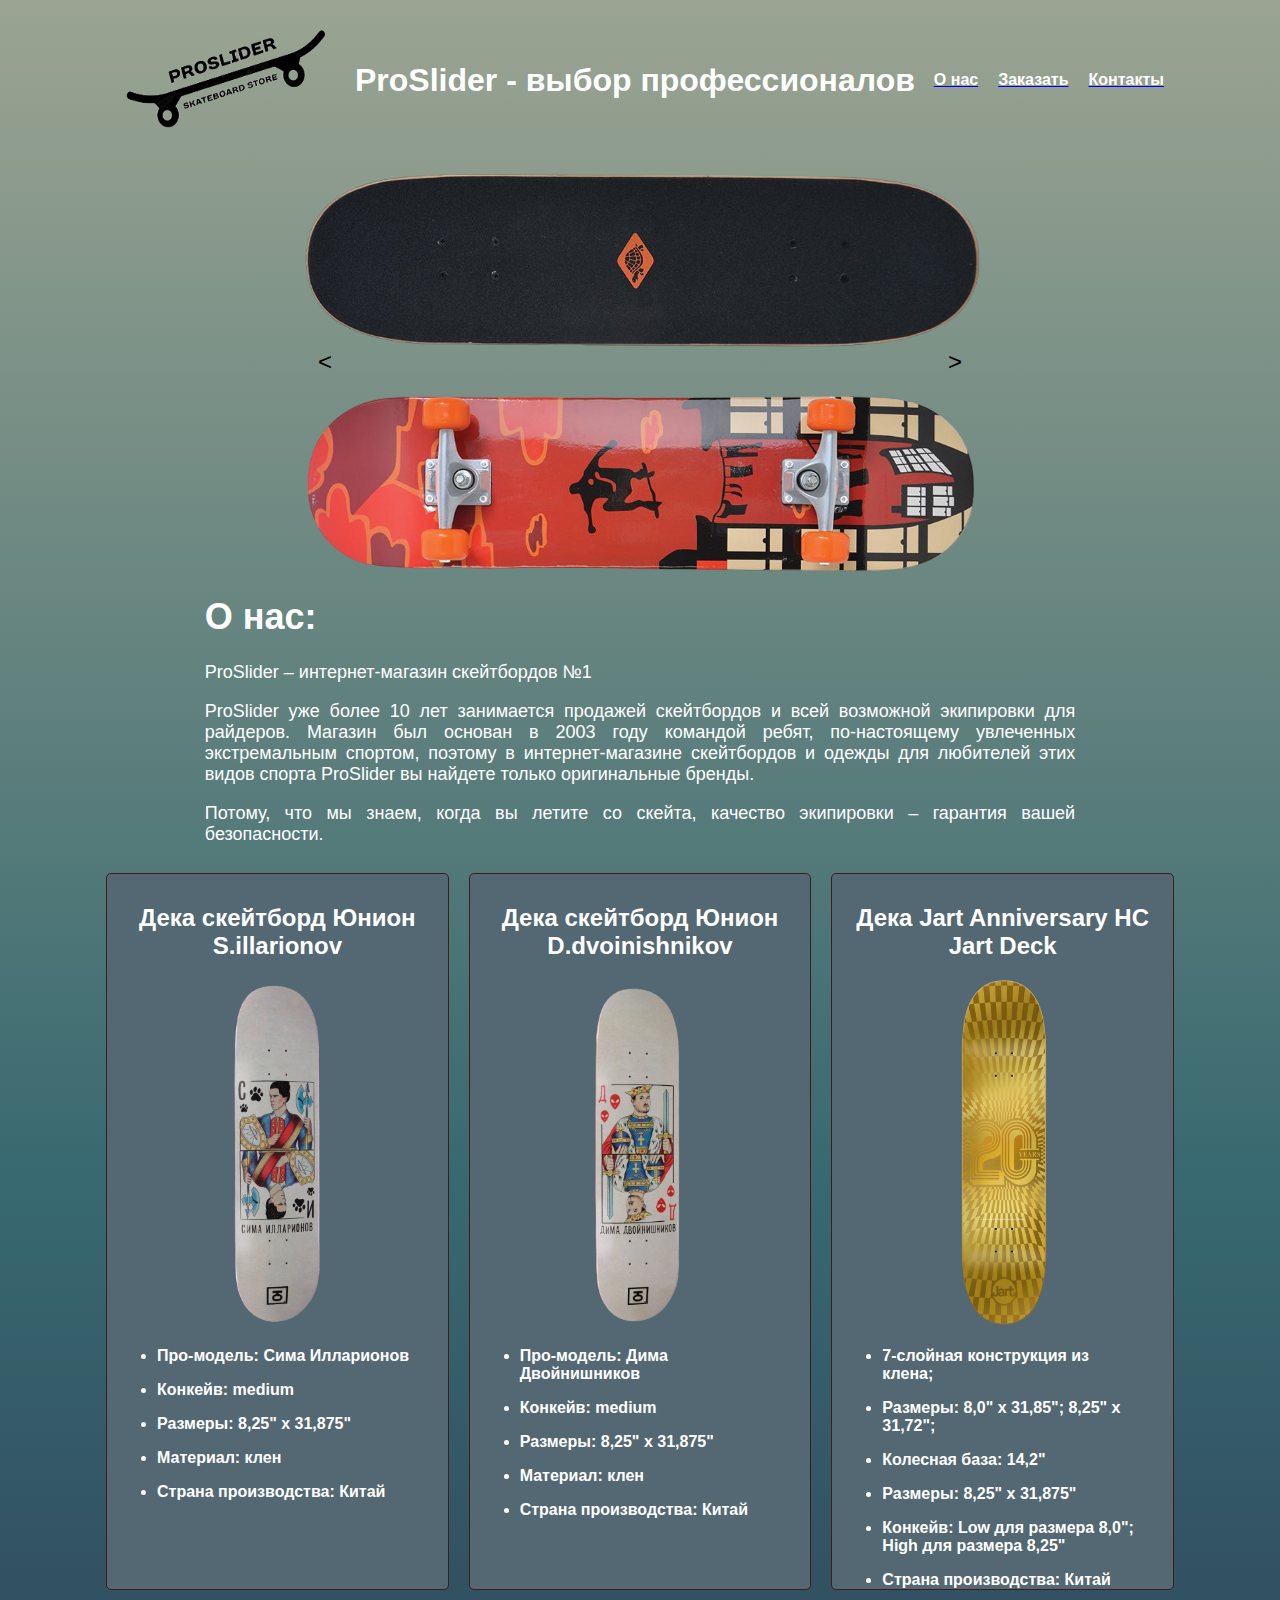
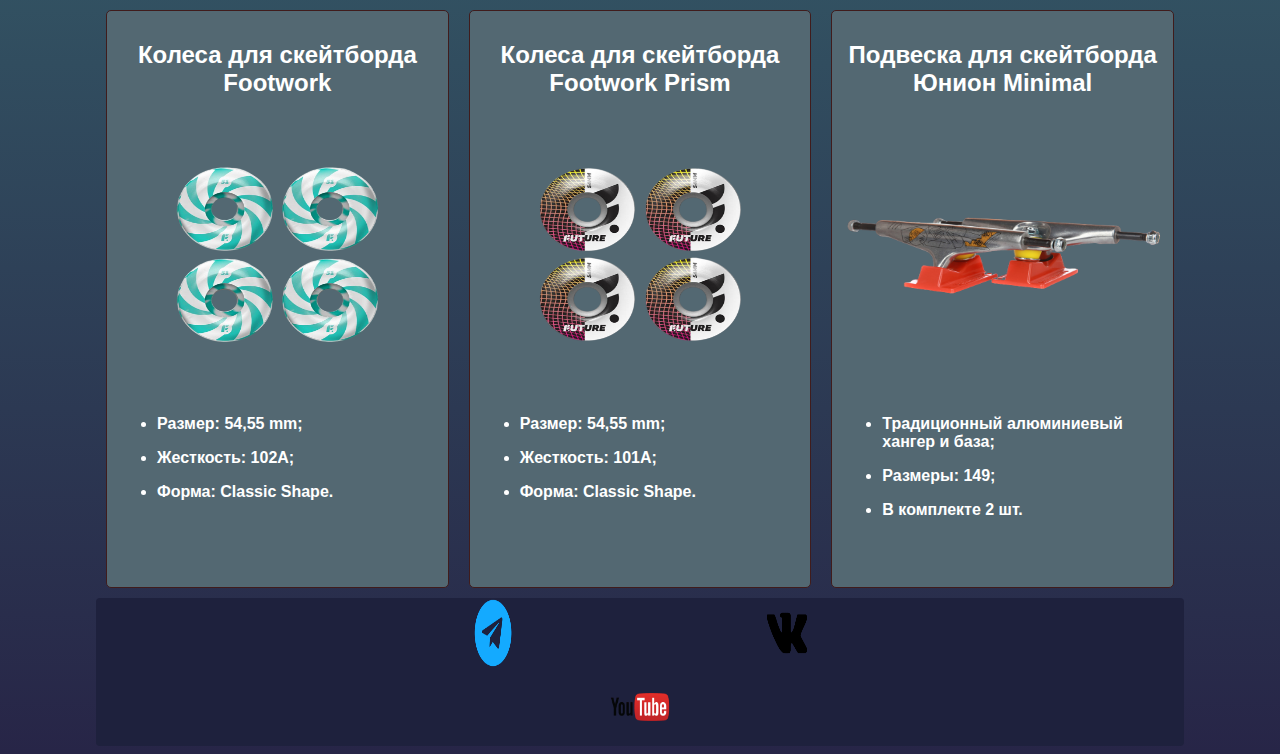
==== index.html @ 0e04a073 "Add files via upload" ====
<!DOCTYPE html>
<html lang="ru">
<head>
    <meta charset="UTF-8">
    <meta name="viewport" content="width=device-width, initial-scale=1.0">
    <title>Магазин Скейтбордов</title>
    <link rel="stylesheet" href="css/style.css">
    <link href="https://fonts.cdnfonts.com/css/gilroy-bold" rel="stylesheet">
</head>
<body>
  <header>
    <div class="logo">
        <img src="img/logo-old.png">
    </div>
    <h1 class="sait-nazvanie">ProSlider - выбор профессионалов</h1>
        <ul>
            <li><a href="https://clck.ru/36wmks"><p>О нас</p></a></li>
            <li><a href="https://clck.ru/36wmhY"><p>Заказать</p></a></li>
            <li><a href="https://clck.ru/36wmgb"><p>Контакты</p></a></li>
        </ul>
  </header>  
   <div class="slider-container">
      <div class="slider">
        <img src="img/slaid1.png" alt="крутой скейт 1">
        <img src="img/slaid2.png" alt="крутой скейт 2">
        <img src="img/slaid3.png" alt="крутой скейт 3">
        <img src="img/slaid4.png" alt="крутой скейт 4">
      </div>
      <button class="prev-button" type="button" aria-label="Посмотреть предыдущий слайд">&lt;</button>
      <button class="next-button" type="button" aria-label="Посмотреть следующий слайд">&gt;</button>
    </div>
  <script src="js/script.js"></script> 
    <section id="section1">
      <div class="osnovnoi-text">
        <h1>О нас:</h1>
        <p>ProSlider – интернет-магазин скейтбордов №1</p>
        <p>ProSlider уже более 10 лет занимается продажей  скейтбордов и всей возможной экипировки для райдеров. Магазин был основан в 2003 году командой ребят, по-настоящему увлеченных экстремальным спортом, поэтому в интернет-магазине скейтбордов и одежды для любителей этих видов спорта ProSlider вы найдете только оригинальные бренды.</p>
        <p>Потому, что мы знаем, когда вы летите со скейта, качество экипировки – гарантия вашей безопасности.</p>
      </div>

    </section>


    <section id="section2">
      
      <div class="vse-bloki-tovarov">
        <div class="blok-tovara">
            <h2 class="opisanie-zagolovka">Дека скейтборд Юнион S.illarionov</h2>
            <img src="img/skeit1.png" class="piktures">
          <ul class="opisanie">
            <li><p>Про-модель: Сима Илларионов</p></li>
            <li><p>Конкейв: medium</p></li>
            <li><p>Размеры: 8,25" x 31,875"</p></li>
            <li><p>Материал: клен</p></li>
            <li><p>Страна производства: Китай</p></li>
        </ul>
        </div>
        <div class="blok-tovara">
            <h2 class="opisanie-zagolovka">Дека скейтборд Юнион D.dvoinishnikov</h2>
            <img src="img/skeit2.png" class="piktures">
          <ul class="opisanie">
            <li><p>Про-модель: Дима Двойнишников</p></li>
            <li><p>Конкейв: medium</p></li>
            <li><p>Размеры: 8,25" x 31,875"</p></li>
            <li><p>Материал: клен</p></li>
            <li><p>Страна производства: Китай</p></li>
        </ul>
        </div>

        <div class="blok-tovara">
            <h2 class="opisanie-zagolovka">Дека Jart Anniversary HC Jart Deck</h2>
            <img src="img/skeit3.png" class="piktures">
          <ul class="opisanie">
            <li><p>7-слойная конструкция из клена;</p></li>
            <li><p>Размеры: 8,0" x 31,85"; 8,25" x 31,72";</p></li>
            <li><p>Колесная база: 14,2"</p></li>
            <li><p>Размеры: 8,25" x 31,875"</p></li>
            <li><p>Конкейв: Low для размера 8,0"; High для размера 8,25"</p></li>
            <li><p>Страна производства: Китай</p></li>
        </ul>
        </div>

      </div>

    <div class="vse-bloki-tovarov">
        <div class="blok-tovara">
            <h2 class="opisanie-zagolovka">Колеса для скейтборда Footwork</h2>
            <img src="img/kolesa1.png" class="piktures">
          <ul class="opisanie">
            <li><p>Размер: 54,55 mm;</p></li>
          <li><p>Жесткость: 102A;</p></li>
            <li><p>Форма: Classic Shape.</p></li>
        </ul>
        </div>

        <div class="blok-tovara">
            <h2 class="opisanie-zagolovka">Колеса для скейтборда Footwork Prism</h2>
            <img src="img/kolesa2.png" class="piktures">
          <ul class="opisanie">
            <li><p>Размер: 54,55 mm;</p></li>
            <li><p>Жесткость: 101A;</p></li>
            <li><p>Форма: Classic Shape.</p></li>
        </ul>
        </div>

        <div class="blok-tovara">
            <h2 class="opisanie-zagolovka">Подвеска для скейтборда Юнион Minimal</h2>
            <img src="img/podveska1.png" class="piktures">
          <ul class="opisanie">
            <li><p>Традиционный алюминиевый хангер и база;</p></li>
            <li><p>Размеры: 149;</p></li>
            <li><p>В комплекте 2 шт.</p></li>
        </ul>
        </div>
    </div>
</section>
</body>
<footer style="width: 100%;">
  <div class="moi-kontakti">
    <a href="https://clck.ru/SkwGZ" class="moi-kontakti"><img src="img/telegram-logo.png"></a>
    <a href="https://clck.ru/36wgPo" class="moi-kontakti"><img src="img/vk-logo.png"></a>
    <a href="https://clck.ru/Vmr3g" class="moi-kontakti"><img src="img/youtube-logo.png"></a>
  </div>
  
</footer>


</html>
---- css/style.css ----
/*НАстройка основ страницы */
header {
 font-family: 'Gilroy-Bold', sans-serif;
  color: #fff;
  padding: 20px 0;
  display: flex;
  justify-content: space-between;
  align-items: center;
}

.logo img {
  width: 200px;
  height: 100px;
  margin-left: 30px;
  margin-right: 10px;
}

hr {
  border: none;
  border-top: 1px solid #fff;
  margin: 0 20px;
  height: 1px;
  flex-grow: 1;
}

header ul {
  list-style-type: none;
  margin: 0;
  padding: 0;
  display: flex;
}

li { margin-right: 20px; }

li p {
  text-decoration: none;
  color: white;
  font-weight: bold;
  transition: color 0.3s;
}

/*НАстройка чисто боди страницы */
body {
  background: linear-gradient(#9BA492, #386970, #272547);
  width: 85%; 
  margin-left:auto; 
  margin-right:auto;
}

/* НАстройка названия сайта */
.sait-nazvanie {
  text-align: right;
  color: white;
}

/* НАстройка слайдера */
.page-title {
  text-align: center;
}

.slider-container {
  position: relative;
  width: 700px;
  height: 420px;
  margin: 0 auto;
  overflow: hidden;
}

.slider {
  display: flex;
  transition: transform 0.5s ease-in-out;
}

.slider img {
  width: 100%;
  height: 100%;
  object-fit: cover;
}

.prev-button,
.next-button {
  position: absolute;
  top: 50%;
  transform: translateY(-50%);
  width: 50px;
  height: 50px;
  background-color: transparent;
  border: none;
  font-size: 24px;
  color: black;
}

.prev-button {
  left: 10px;
}

.next-button {
  right: 10px;
}

/* НАстройка текста о нас */
.osnovnoi-text{
  font-family: 'Gilroy-Medium', sans-serif;
  color: #fff;
  width:80%;
  font-size:18px;
  text-align:justify;                                        
  margin-left:auto; 
  margin-right:auto;  
}

/* НАстройки для блоков с товарами */
.vse-bloki-tovarov {
  display: flex; 
  justify-content: space-between; 
  color: #fff;
}

.piktures {
  width: 100%;
  height: 50%;
}

/* НАстройки для текста описания товаров */
.opisanie-zagolovka {
  font-family: 'Gilroy-Light', sans-serif;
  text-align:center;
}

.opisanie {
  font-family: 'Gilroy-Light', sans-serif;
}


/* Стили для каждой колонки */
.blok-tovara {
  flex: 1; 
  margin: 10px; 
  padding: 10px; 
  border: 1px solid #401C1C;
  border-radius: 5px;
  background: #536872;
}

/* Стили контактов */
footer {
  background-color: #1E213D;
  text-align: center;
  width:100%;
  border-radius: 4px;
}

.moi-kontakti {
  display: inline-block;
  margin-right: 110px;
  margin-left: 110px;
}
.moi-kontakti img{
  width: 70px;
  height: 70px;
}
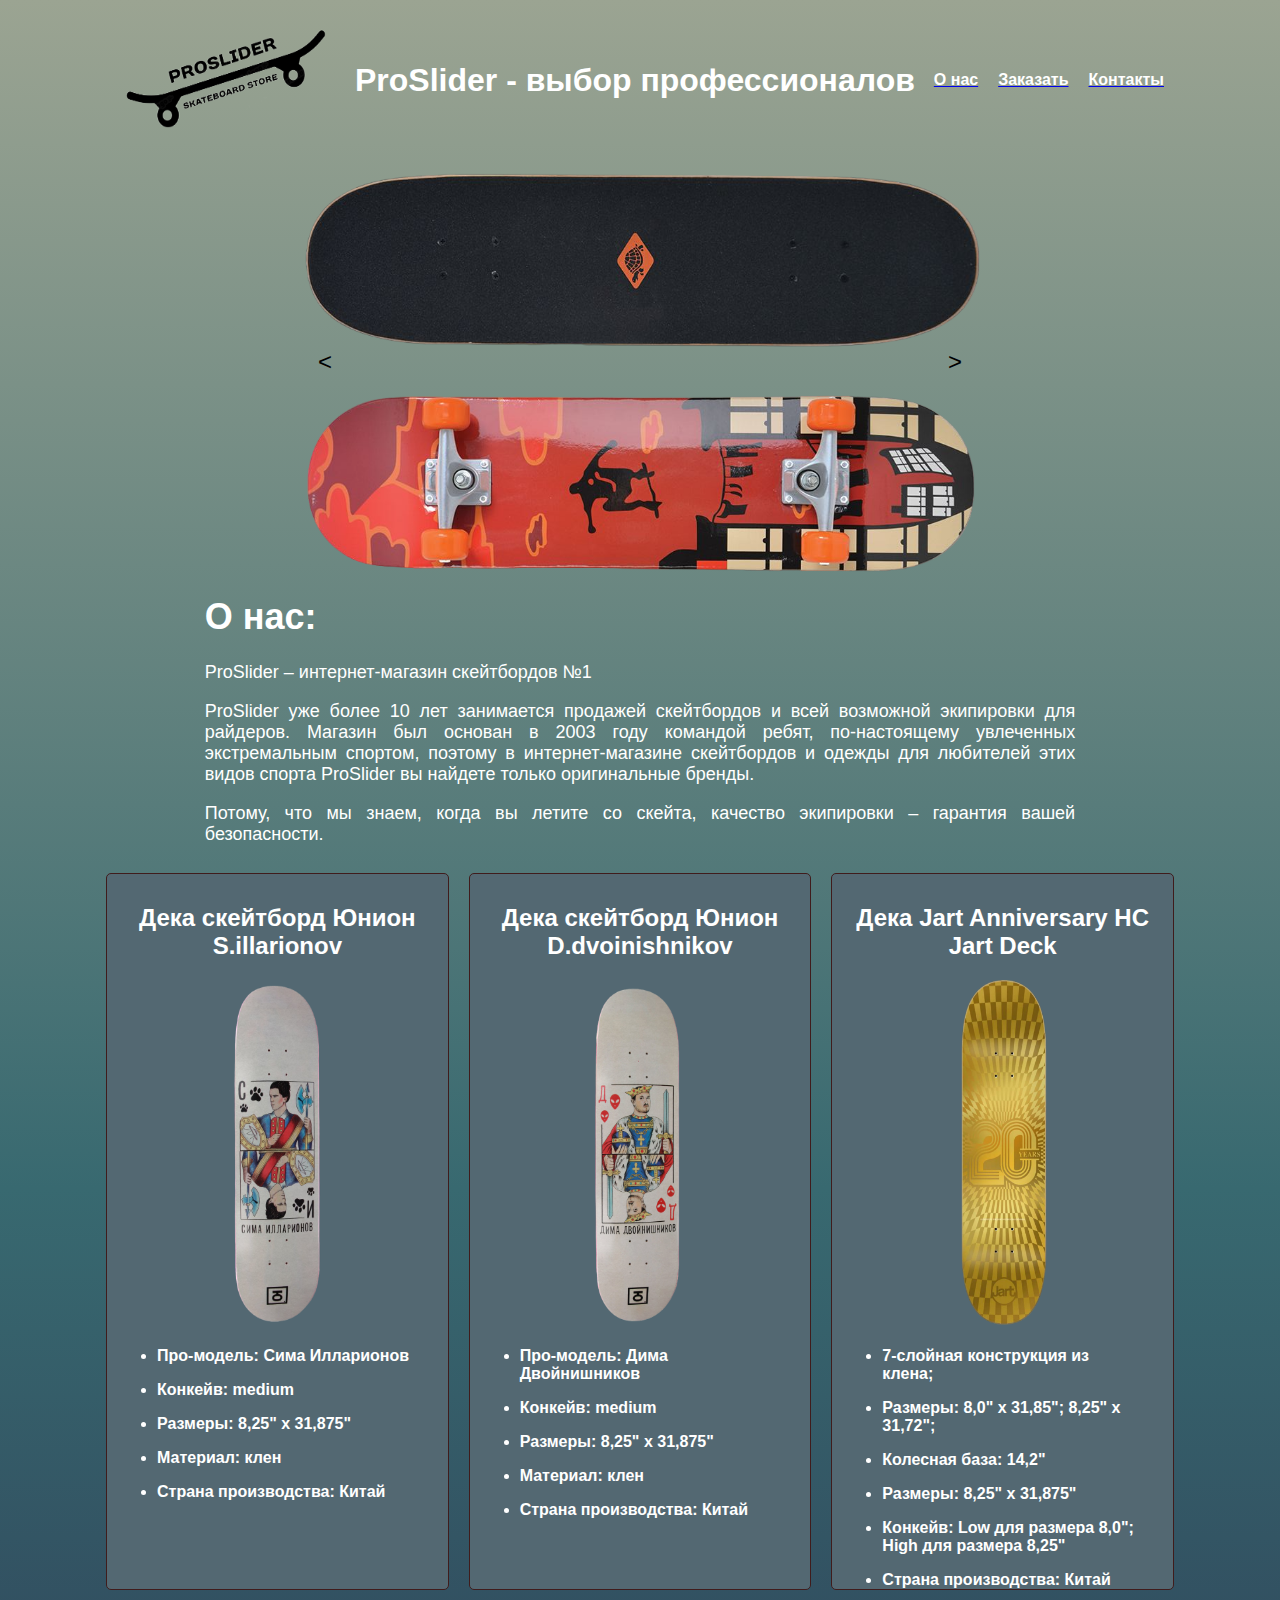
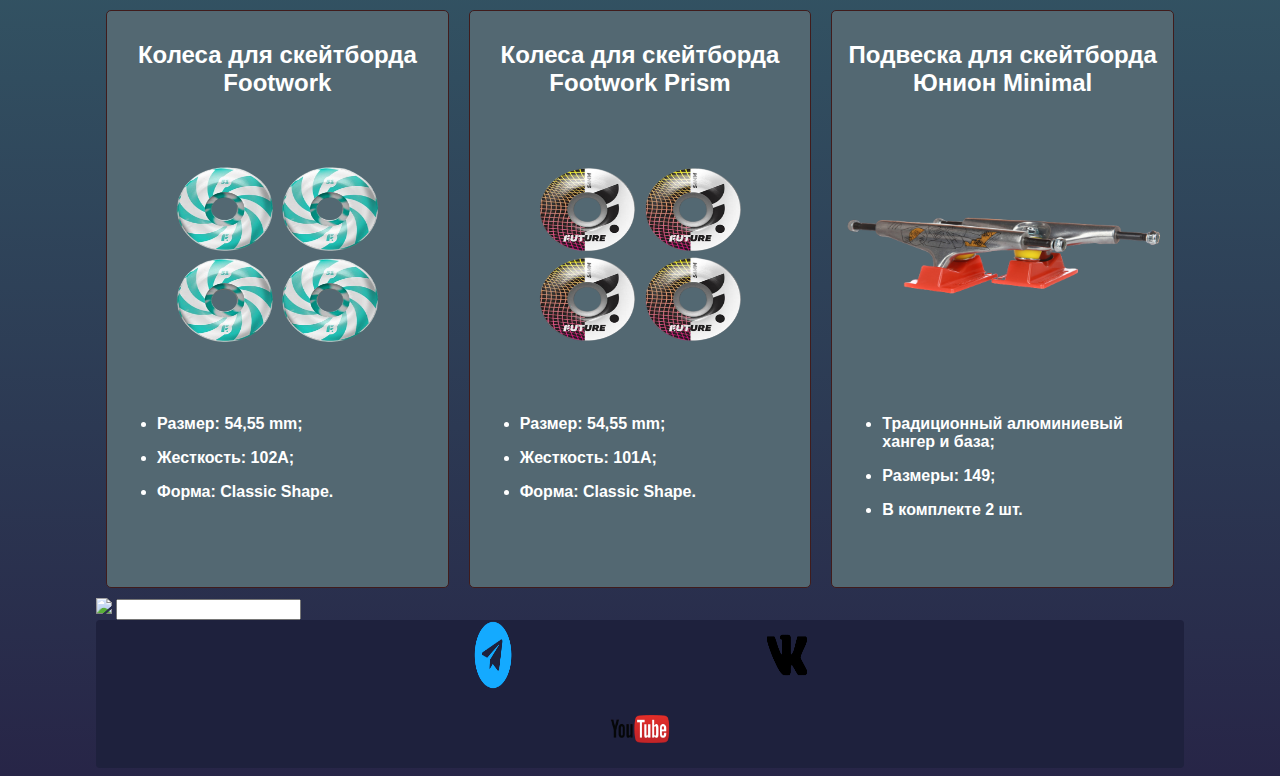
==== commit 6dc871c8: "Update and rename index.php to index.html" ====
--- a/index.html
+++ b/index.html
@@ -114,6 +114,8 @@
         </div>
     </div>
 </section>
+  <img src = "captcha.php" />
+<input type = "text" name = "kapcha" />  
 </body>
 <footer style="width: 100%;">
   <div class="moi-kontakti">
@@ -125,4 +127,4 @@
 </footer>
 
 
-</html>+</html>
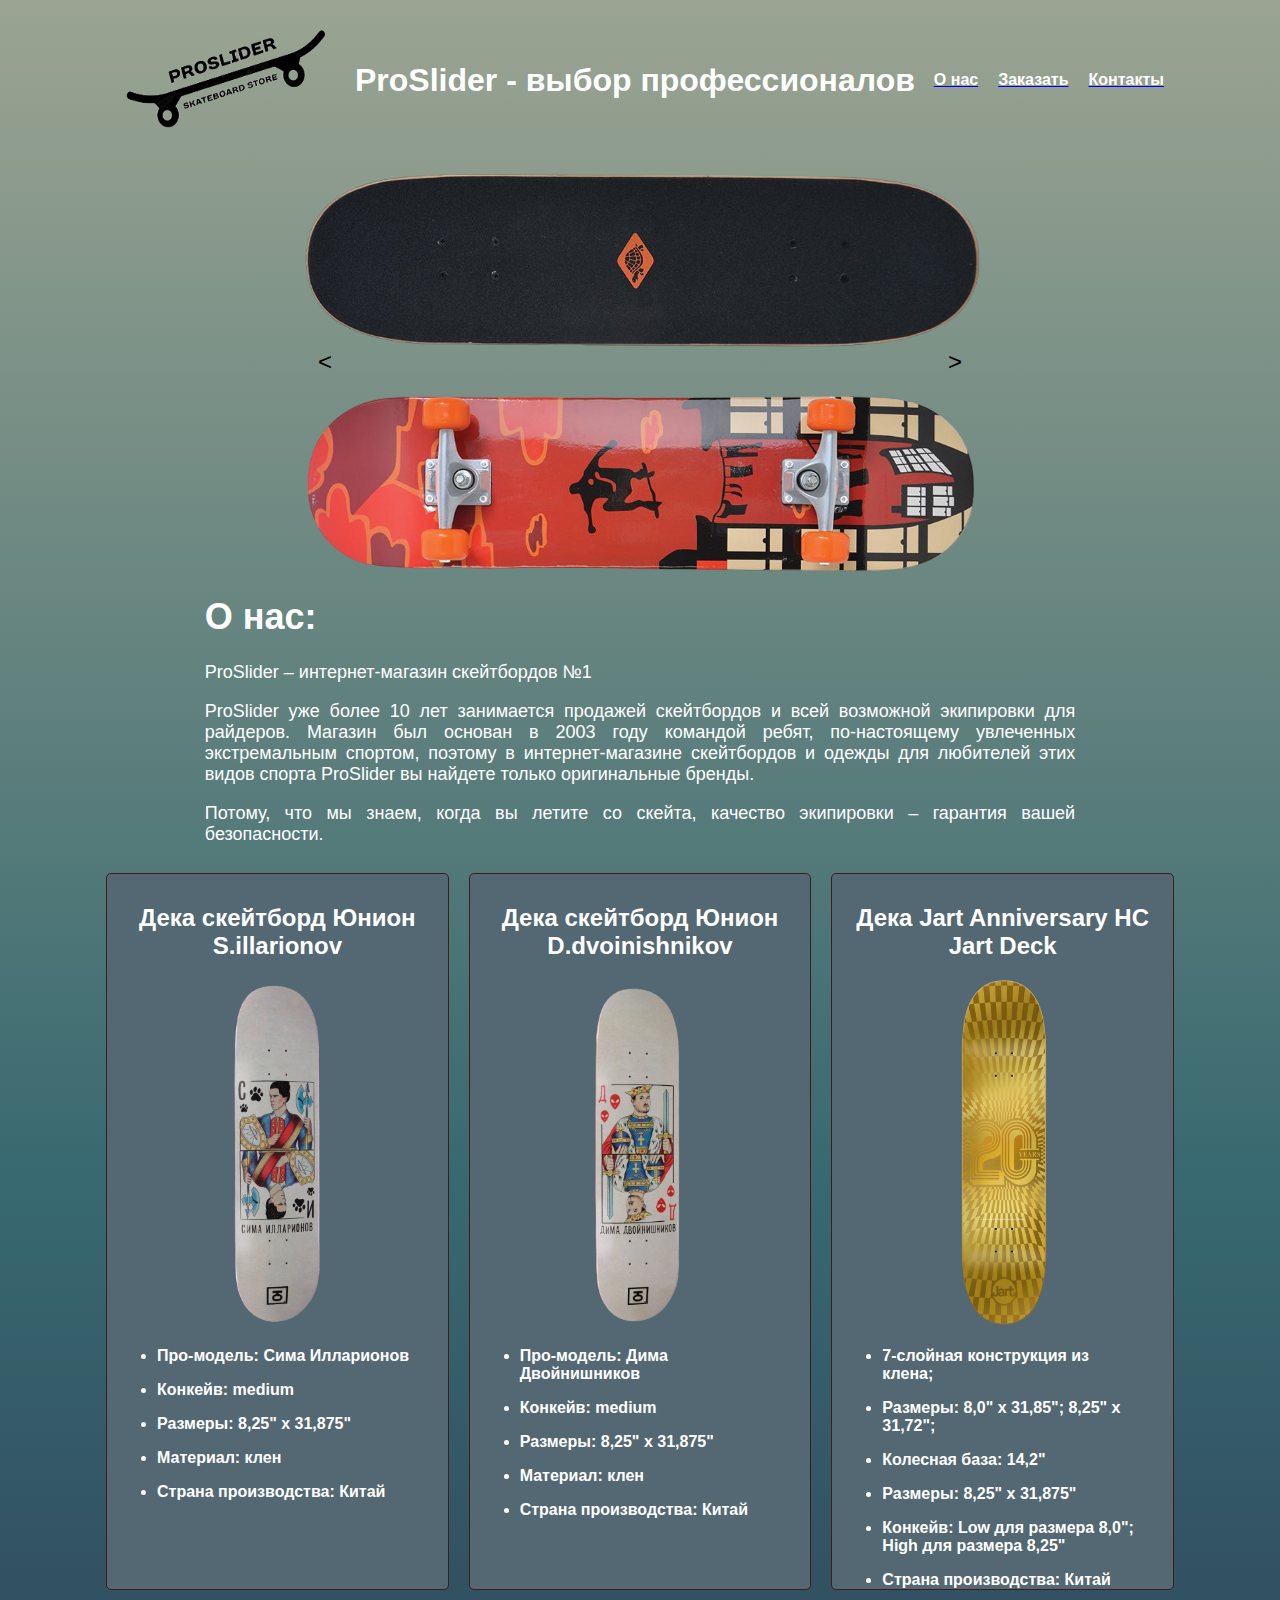
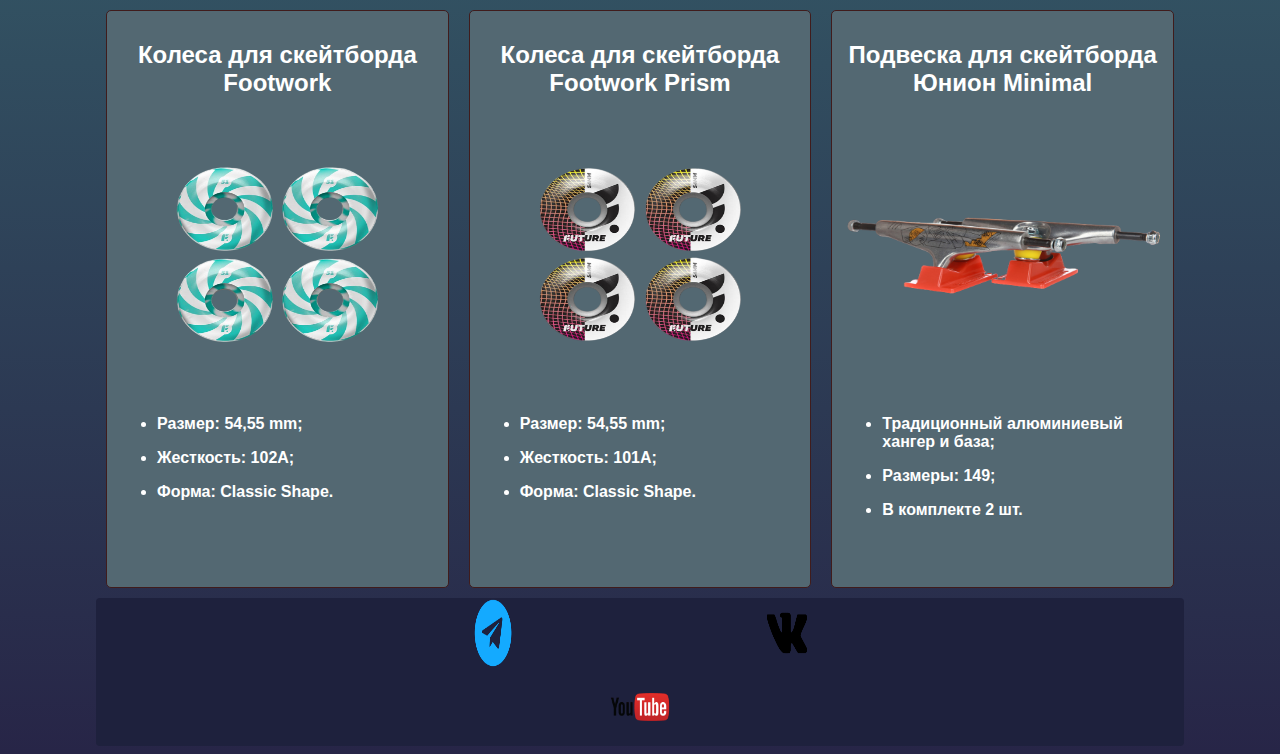
==== commit 29211ef7: "Update index.html" ====
--- a/index.html
+++ b/index.html
@@ -114,8 +114,6 @@
         </div>
     </div>
 </section>
-  <img src = "captcha.php" />
-<input type = "text" name = "kapcha" />  
 </body>
 <footer style="width: 100%;">
   <div class="moi-kontakti">
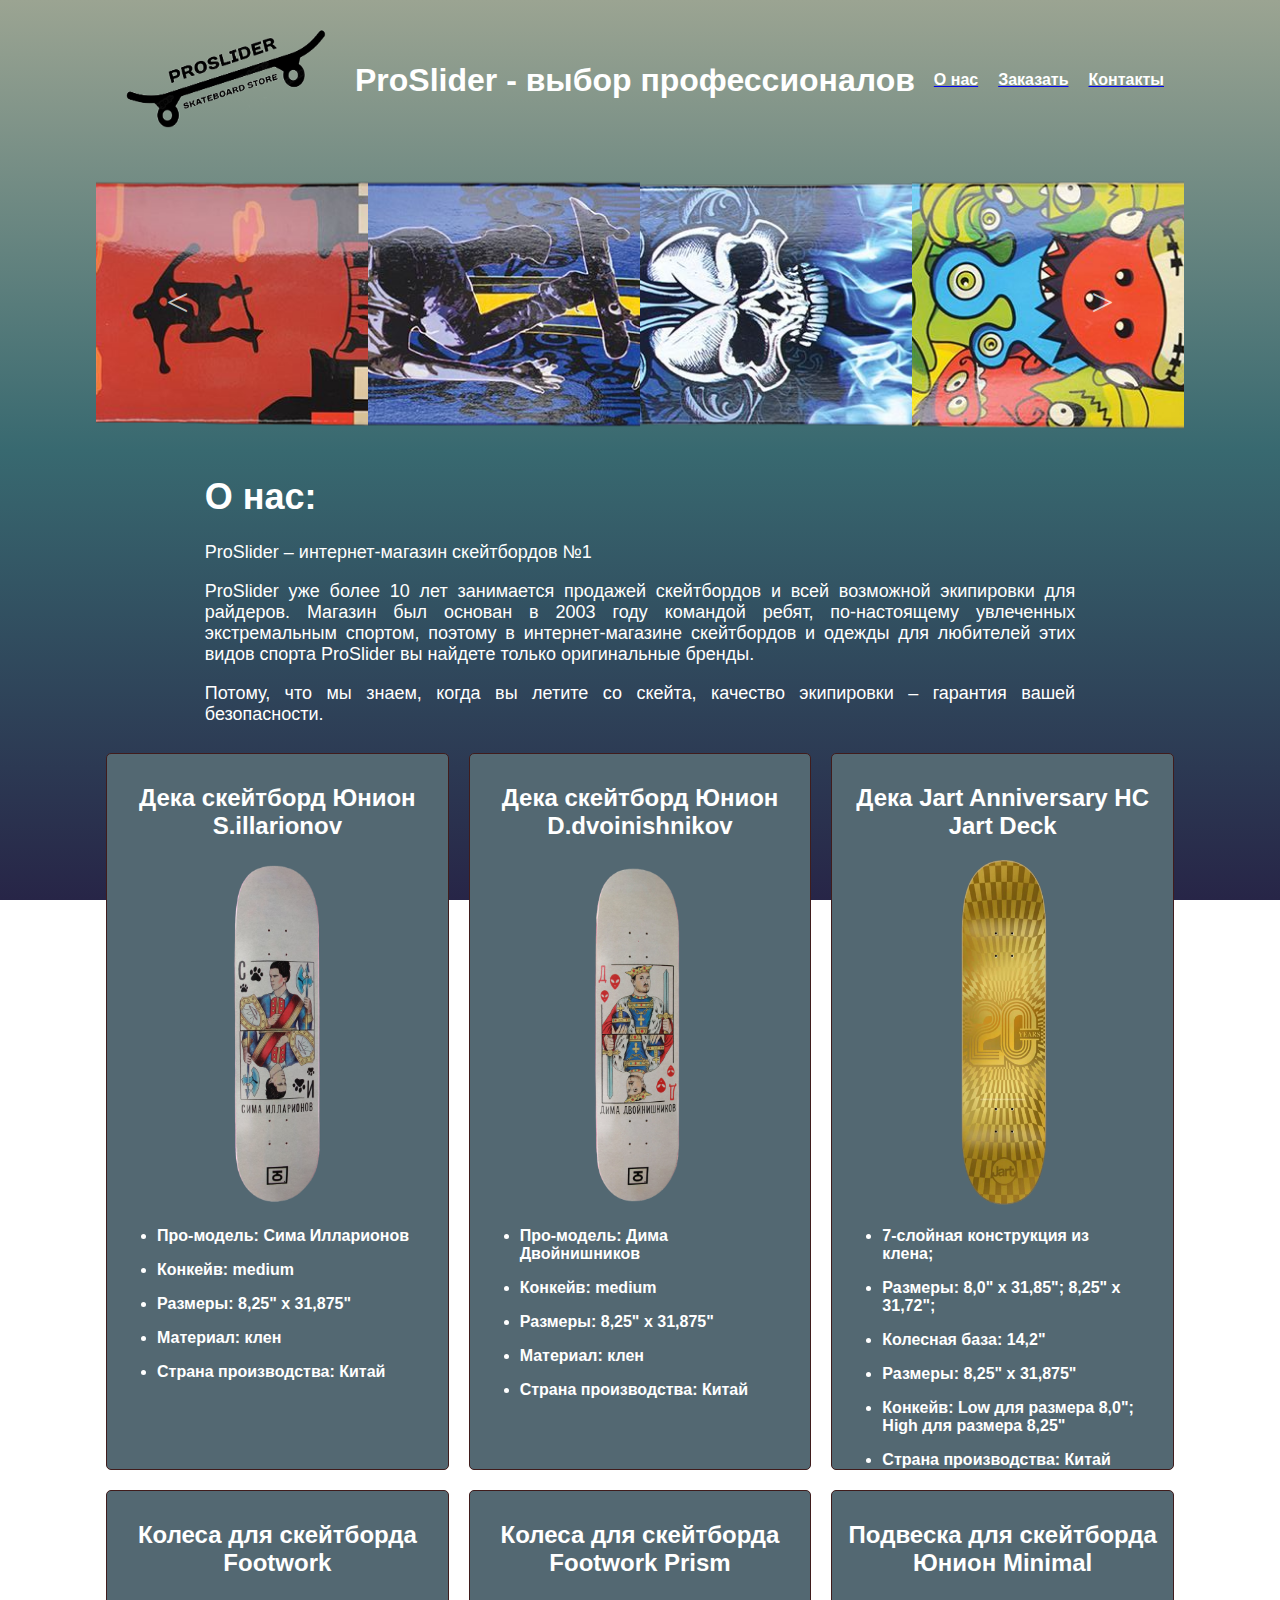
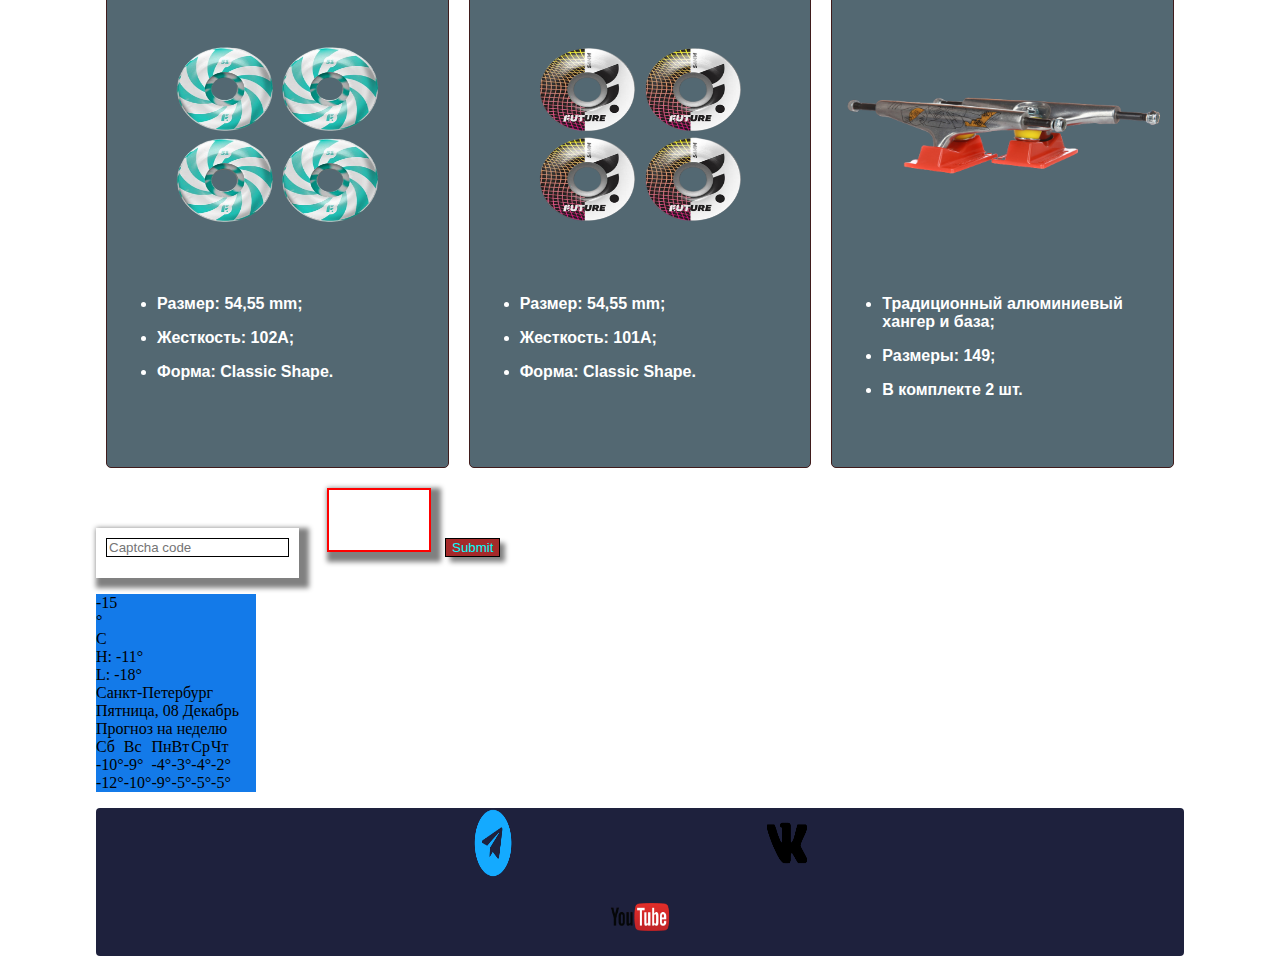
==== commit 22e6277d: "Add files via upload" ====
--- a/index.html
+++ b/index.html
@@ -6,8 +6,11 @@
     <title>Магазин Скейтбордов</title>
     <link rel="stylesheet" href="css/style.css">
     <link href="https://fonts.cdnfonts.com/css/gilroy-bold" rel="stylesheet">
+    <link rel="stylesheet" href= "https://use.fontawesome.com/releases/v5.15.3/css/all.css" integrity="sha384-SZXxX4whJ79/gErwcOYf+zWLeJdY/qpuqC4cAa9rOGUstPomtqpuNWT9wdPEn2fk" crossorigin="anonymous">
+  <script src="js/captcha.js."></script> 
+<script src="captcha.js"></script>
 </head>
-<body>
+<body onload="genrate()">
   <header>
     <div class="logo">
         <img src="img/logo-old.png">
@@ -19,17 +22,38 @@
             <li><a href="https://clck.ru/36wmgb"><p>Контакты</p></a></li>
         </ul>
   </header>  
-   <div class="slider-container">
-      <div class="slider">
-        <img src="img/slaid1.png" alt="крутой скейт 1">
-        <img src="img/slaid2.png" alt="крутой скейт 2">
-        <img src="img/slaid3.png" alt="крутой скейт 3">
-        <img src="img/slaid4.png" alt="крутой скейт 4">
-      </div>
-      <button class="prev-button" type="button" aria-label="Посмотреть предыдущий слайд">&lt;</button>
-      <button class="next-button" type="button" aria-label="Посмотреть следующий слайд">&gt;</button>
-    </div>
-  <script src="js/script.js"></script> 
+<div class="container">
+        <div class="carousel">
+            <div class="carousel-window">
+                <div class="carousel-slides">
+                    <div class="carousel-item">
+                        <img src="img/slaid1.png" alt="">
+                    </div>
+                    <div class="carousel-item">
+                        <img src="img/slaid2.png" alt="">
+                    </div>
+                    <div class="carousel-item">
+                        <img src="img/slaid3.png" alt="">
+                    </div>
+                    <div class="carousel-item">
+                        <img src="img/slaid4.png" alt="">
+                    </div>
+                </div>
+            </div>
+            <a href="#" class="carousel-prev">
+                <span class="carousel-prev-icon">&lt;</span>
+            </a>
+            <a href="#" class="carousel-next">
+                <span class="carousel-next-icon">&gt;</span>
+            </a>
+        </div>
+    </div>  
+  <script src="js/script.js."></script> 
+  <script>
+    document.addEventListener('DOMContentLoaded', function() {
+        new Slider(document.querySelector('.carousel'));
+    });
+</script> 
     <section id="section1">
       <div class="osnovnoi-text">
         <h1>О нас:</h1>
@@ -113,6 +137,18 @@
         </ul>
         </div>
     </div>
+<div id="user-input" class="inline">
+<input type="text" id="submit" placeholder="Captcha code" />
+</div>
+<div class="inline" onclick="genrate()">
+<i class="fas fa-sync"></i>
+</div>
+<div id="image" class="inline" selectable="False"></div>
+<input type="submit" id="btn" onclick="printmsg()" />
+<p id="key"></p>
+
+<!-- weather widget start --><div id="m-booked-weather-bl250-47329"> <div class="booked-wzs-250-175 weather-customize" style="background-color:#137AE9;width:160px;" id="width1"> <div class="booked-wzs-250-175_in"> <div class="booked-wzs-250-175-data"> <div class="booked-wzs-250-175-left-img wrz-03"> </div> <div class="booked-wzs-250-175-right"> <div class="booked-wzs-day-deck"> <div class="booked-wzs-day-val"> <div class="booked-wzs-day-number">-15</div> <div class="booked-wzs-day-dergee"> <div class="booked-wzs-day-dergee-val">&deg;</div> <div class="booked-wzs-day-dergee-name">C</div> </div> </div> <div class="booked-wzs-day"> <div class="booked-wzs-day-d">H: -11&deg;</div> <div class="booked-wzs-day-n">L: -18&deg;</div> </div> </div> <div class="booked-wzs-250-175-info"> <div class="booked-wzs-250-175-city smolest">Санкт-Петербург </div> <div class="booked-wzs-250-175-date">Пятница, 08 Декабрь</div> <div class="booked-wzs-left"> <span class="booked-wzs-bottom-l">Прогноз на неделю</span> </div> </div> </div> </div> <table cellpadding="0" cellspacing="0" class="booked-wzs-table-250"> <tr> <td>Сб</td> <td>Вс</td> <td>Пн</td> <td>Вт</td> <td>Ср</td> <td>Чт</td> </tr> <tr> <td class="week-day-ico"><div class="wrz-sml wrzs-22"></div></td> <td class="week-day-ico"><div class="wrz-sml wrzs-22"></div></td> <td class="week-day-ico"><div class="wrz-sml wrzs-22"></div></td> <td class="week-day-ico"><div class="wrz-sml wrzs-22"></div></td> <td class="week-day-ico"><div class="wrz-sml wrzs-22"></div></td> <td class="week-day-ico"><div class="wrz-sml wrzs-22"></div></td> </tr> <tr> <td class="week-day-val">-10&deg;</td> <td class="week-day-val">-9&deg;</td> <td class="week-day-val">-4&deg;</td> <td class="week-day-val">-3&deg;</td> <td class="week-day-val">-4&deg;</td> <td class="week-day-val">-2&deg;</td> </tr> <tr> <td class="week-day-val">-12&deg;</td> <td class="week-day-val">-10&deg;</td> <td class="week-day-val">-9&deg;</td> <td class="week-day-val">-5&deg;</td> <td class="week-day-val">-5&deg;</td> <td class="week-day-val">-5&deg;</td> </tr> </table> </div> </div> </div><script type="text/javascript"> var css_file=document.createElement("link"); var widgetUrl = location.href; css_file.setAttribute("rel","stylesheet"); css_file.setAttribute("type","text/css"); css_file.setAttribute("href",'https://s.bookcdn.com/css/w/booked-wzs-widget-275.css?v=0.0.1'); document.getElementsByTagName("head")[0].appendChild(css_file); function setWidgetData_47329(data) { if(typeof(data) != 'undefined' && data.results.length > 0) { for(var i = 0; i < data.results.length; ++i) { var objMainBlock = document.getElementById('m-booked-weather-bl250-47329'); if(objMainBlock !== null) { var copyBlock = document.getElementById('m-bookew-weather-copy-'+data.results[i].widget_type); objMainBlock.innerHTML = data.results[i].html_code; if(copyBlock !== null) objMainBlock.appendChild(copyBlock); } } } else { alert('data=undefined||data.results is empty'); } } var widgetSrc = "https://widgets.booked.net/weather/info?action=get_weather_info;ver=7;cityID=18398;type=3;scode=70241;ltid=3539;domid=589;anc_id=66732;countday=undefined;cmetric=1;wlangID=20;color=137AE9;wwidth=160;header_color=ffffff;text_color=333333;link_color=08488D;border_form=1;footer_color=ffffff;footer_text_color=333333;transparent=0;v=0.0.1";widgetSrc += ';ref=' + widgetUrl;widgetSrc += ';rand_id=47329';var weatherBookedScript = document.createElement("script"); weatherBookedScript.setAttribute("type", "text/javascript"); weatherBookedScript.src = widgetSrc; document.body.appendChild(weatherBookedScript) </script><!-- weather widget end -->
+<p></p>
 </section>
 </body>
 <footer style="width: 100%;">
@@ -125,4 +161,4 @@
 </footer>
 
 
-</html>
+</html>--- a/css/style.css
+++ b/css/style.css
@@ -42,6 +42,7 @@
 /*НАстройка чисто боди страницы */
 body {
   background: linear-gradient(#9BA492, #386970, #272547);
+  background-attachment:fixed;
   width: 85%; 
   margin-left:auto; 
   margin-right:auto;
@@ -54,50 +55,79 @@
 }
 
 /* НАстройка слайдера */
-.page-title {
-  text-align: center;
-}
-
-.slider-container {
-  position: relative;
-  width: 700px;
-  height: 420px;
-  margin: 0 auto;
-  overflow: hidden;
-}
-
-.slider {
-  display: flex;
-  transition: transform 0.5s ease-in-out;
-}
-
-.slider img {
-  width: 100%;
-  height: 100%;
-  object-fit: cover;
-}
-
-.prev-button,
-.next-button {
-  position: absolute;
-  top: 50%;
-  transform: translateY(-50%);
-  width: 50px;
-  height: 50px;
-  background-color: transparent;
-  border: none;
-  font-size: 24px;
-  color: black;
-}
-
-.prev-button {
-  left: 10px;
-}
-
-.next-button {
-  right: 10px;
-}
-
+.carousel {
+    margin: 0 auto;
+    position: relative;
+}
+    .carousel .carousel-indicators {
+        position: absolute;
+        bottom: 0;
+        left: 50%;
+        transform: translateX(-50%);
+        z-index: 15;
+        display: flex;
+        justify-content: center;
+        padding: 10px;
+        list-style: none;
+    }
+        .carousel .carousel-indicators li {
+            flex: 0 1 auto;
+            width: 20px;
+            height: 20px;
+            margin-right: 5px;
+            margin-left: 5px;
+            cursor: pointer;
+            background-color: #343a40;
+            border: 2px solid #fff;
+            border-radius: 50%;
+        }
+        .carousel .carousel-indicators .active {
+            background-color: #025fff;
+        }
+    .carousel .carousel-window {
+        width: 100%;
+        height: 300px;
+        position: relative;
+        overflow: hidden;
+    }
+    .carousel .carousel-slides {
+        height: 100%;
+        display: flex;
+        transition: transform 0.5s;
+    }
+    .carousel .carousel-item {
+        height: 100%;
+    }
+        .carousel .carousel-item img {
+            width: 100%;
+            height: 100%;
+            object-fit: cover;
+        }
+    .carousel .carousel-prev, .carousel .carousel-next {
+        position: absolute;
+        top: 0;
+        bottom: 0;
+        z-index: 1;
+        display: flex;
+        justify-content: center;
+        align-items: center;
+        width: 15%;
+        color: #fff;
+        opacity: 0.7;
+        text-align: center;
+        font-size: 40px;
+        text-decoration: none;
+    }
+    .carousel .carousel-prev:hover, .carousel .carousel-next:hover {
+        opacity: 1;
+        background-color: rgba(0, 0, 0, 0.2);
+    }
+    .carousel .carousel-prev {
+        left: 0;
+    }
+    .carousel .carousel-next {
+        right: 0;
+    }
 /* НАстройка текста о нас */
 .osnovnoi-text{
   font-family: 'Gilroy-Medium', sans-serif;
@@ -158,4 +188,40 @@
 .moi-kontakti img{
   width: 70px;
   height: 70px;
+}
+#image {
+margin-top: 10px;
+box-shadow: 5px 5px 5px 5px gray;
+width: 60px;
+padding: 20px;
+font-weight: 400;
+padding-bottom: 0px;
+height: 40px;
+user-select: none;
+text-decoration:line-through;
+font-style: italic;
+font-size: x-large;
+border: red 2px solid;
+margin-left: 10px;
+}
+#user-input {
+box-shadow: 5px 5px 5px 5px gray;
+width:auto;
+margin-right: 10px;
+padding: 10px;
+padding-bottom: 0px;
+height: 40px;
+border: red 0px solid;
+}
+input {
+border:1px black solid;
+}
+.inline {
+display:inline-block;
+}
+#btn {
+box-shadow: 5px 5px 5px grey;
+color: aqua;
+margin: 10px;
+background-color: brown;
 }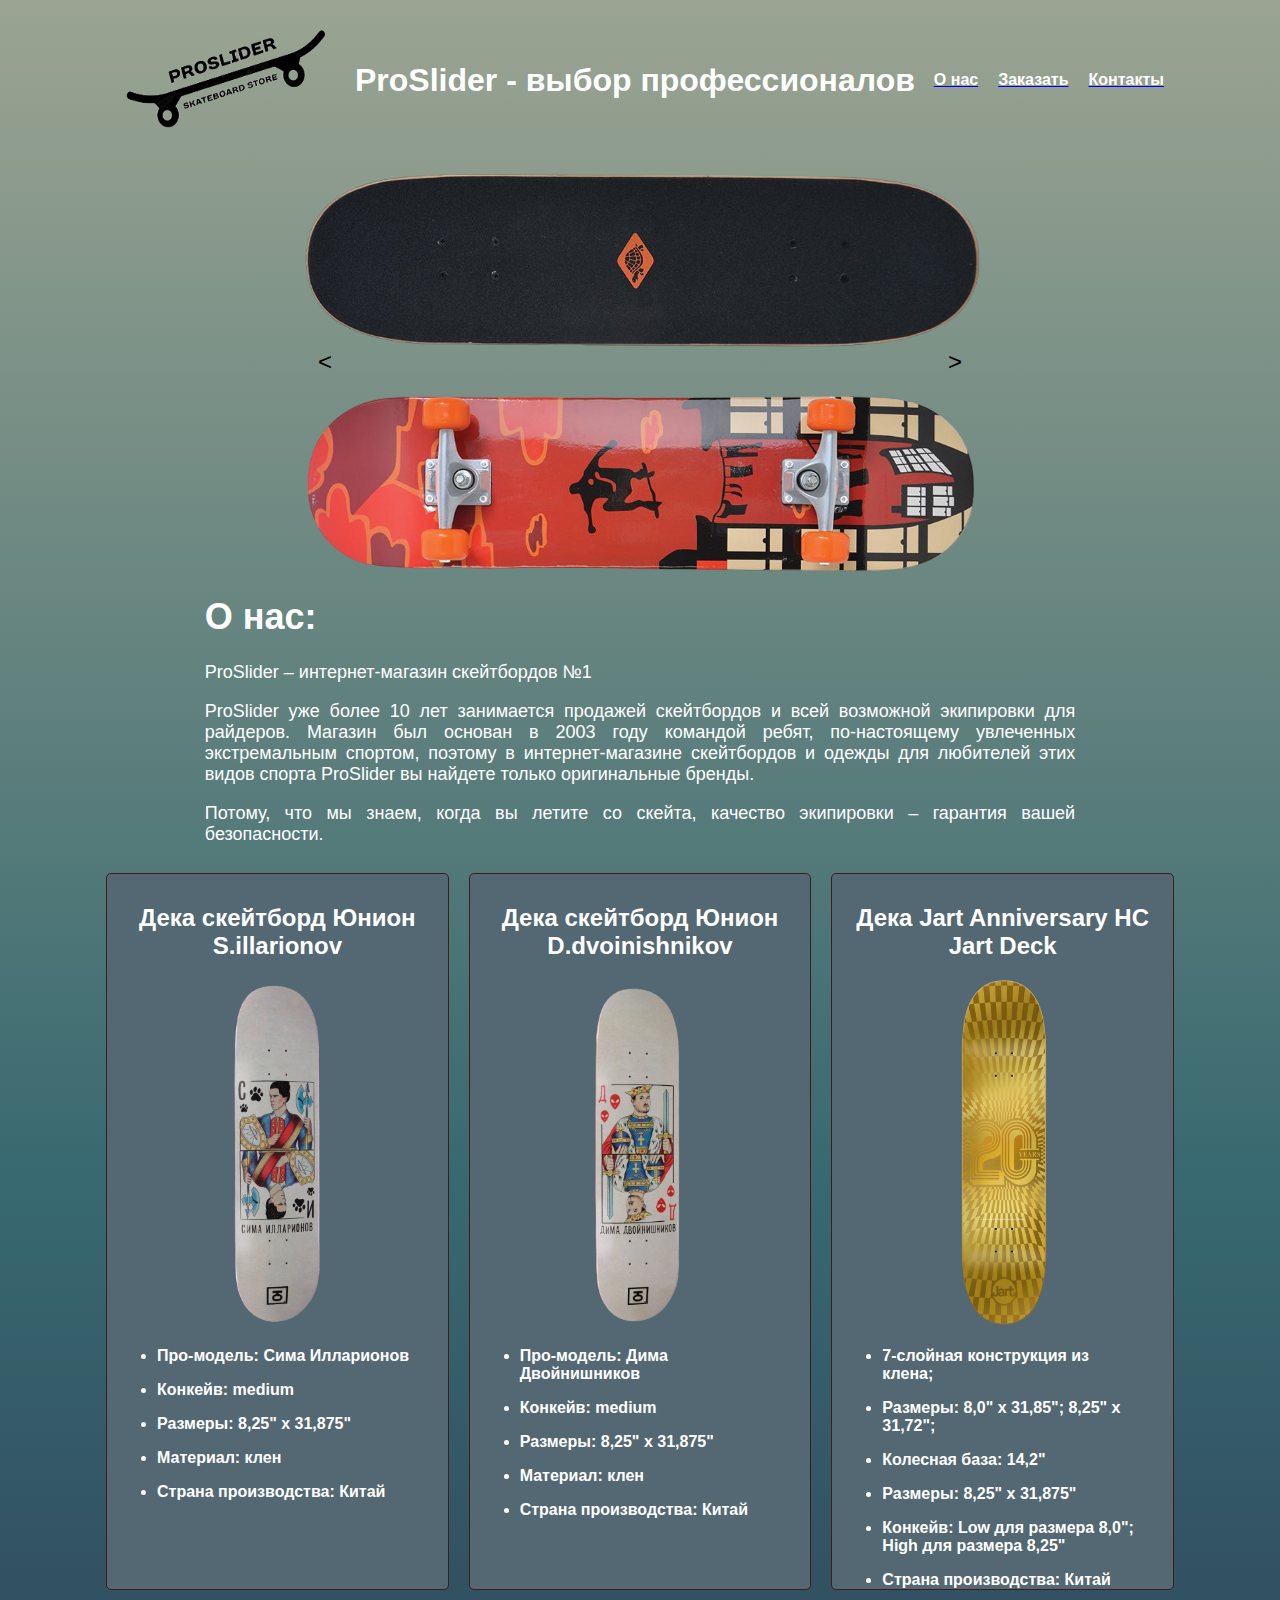
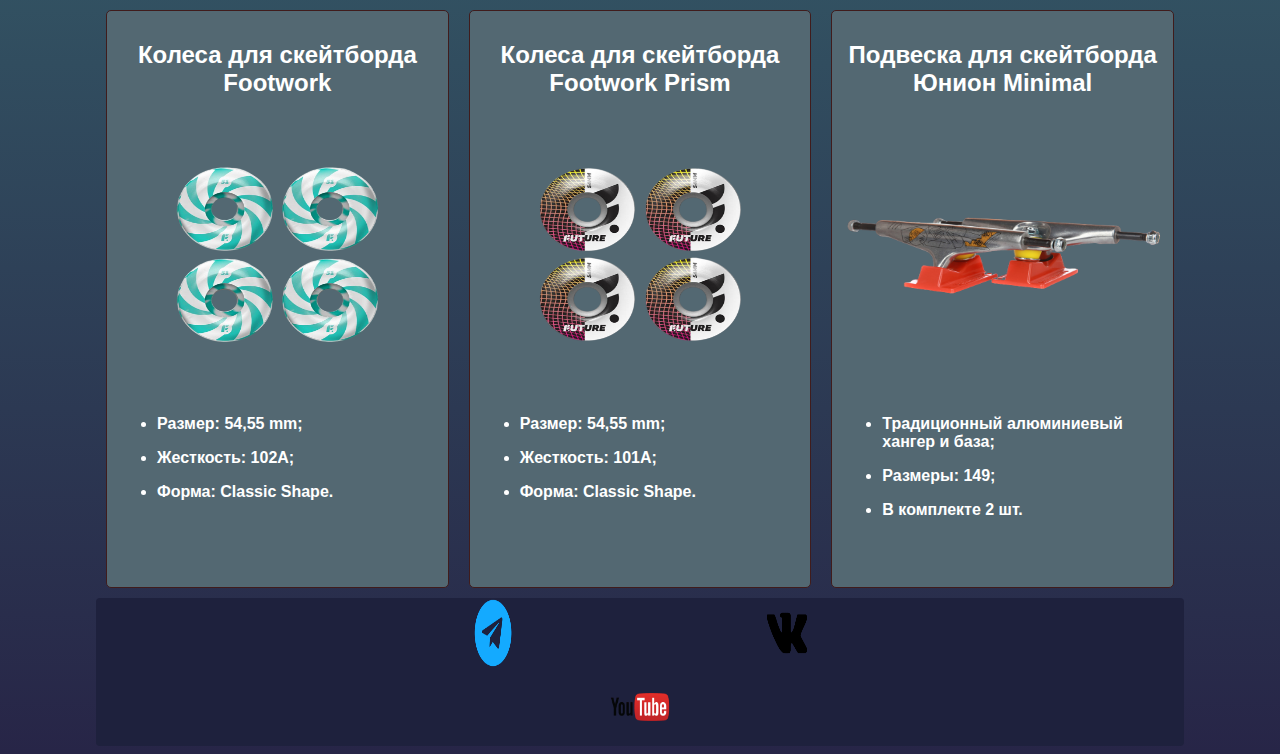
==== commit ca02d677: "Add files via upload" ====
--- a/index.html
+++ b/index.html
@@ -6,11 +6,8 @@
     <title>Магазин Скейтбордов</title>
     <link rel="stylesheet" href="css/style.css">
     <link href="https://fonts.cdnfonts.com/css/gilroy-bold" rel="stylesheet">
-    <link rel="stylesheet" href= "https://use.fontawesome.com/releases/v5.15.3/css/all.css" integrity="sha384-SZXxX4whJ79/gErwcOYf+zWLeJdY/qpuqC4cAa9rOGUstPomtqpuNWT9wdPEn2fk" crossorigin="anonymous">
-  <script src="js/captcha.js."></script> 
-<script src="captcha.js"></script>
 </head>
-<body onload="genrate()">
+<body>
   <header>
     <div class="logo">
         <img src="img/logo-old.png">
@@ -22,38 +19,17 @@
             <li><a href="https://clck.ru/36wmgb"><p>Контакты</p></a></li>
         </ul>
   </header>  
-<div class="container">
-        <div class="carousel">
-            <div class="carousel-window">
-                <div class="carousel-slides">
-                    <div class="carousel-item">
-                        <img src="img/slaid1.png" alt="">
-                    </div>
-                    <div class="carousel-item">
-                        <img src="img/slaid2.png" alt="">
-                    </div>
-                    <div class="carousel-item">
-                        <img src="img/slaid3.png" alt="">
-                    </div>
-                    <div class="carousel-item">
-                        <img src="img/slaid4.png" alt="">
-                    </div>
-                </div>
-            </div>
-            <a href="#" class="carousel-prev">
-                <span class="carousel-prev-icon">&lt;</span>
-            </a>
-            <a href="#" class="carousel-next">
-                <span class="carousel-next-icon">&gt;</span>
-            </a>
-        </div>
-    </div>  
-  <script src="js/script.js."></script> 
-  <script>
-    document.addEventListener('DOMContentLoaded', function() {
-        new Slider(document.querySelector('.carousel'));
-    });
-</script> 
+   <div class="slider-container">
+      <div class="slider">
+        <img src="img/slaid1.png" alt="крутой скейт 1">
+        <img src="img/slaid2.png" alt="крутой скейт 2">
+        <img src="img/slaid3.png" alt="крутой скейт 3">
+        <img src="img/slaid4.png" alt="крутой скейт 4">
+      </div>
+      <button class="prev-button" type="button" aria-label="Посмотреть предыдущий слайд">&lt;</button>
+      <button class="next-button" type="button" aria-label="Посмотреть следующий слайд">&gt;</button>
+    </div>
+  <script src="js/script.js"></script> 
     <section id="section1">
       <div class="osnovnoi-text">
         <h1>О нас:</h1>
@@ -137,18 +113,6 @@
         </ul>
         </div>
     </div>
-<div id="user-input" class="inline">
-<input type="text" id="submit" placeholder="Captcha code" />
-</div>
-<div class="inline" onclick="genrate()">
-<i class="fas fa-sync"></i>
-</div>
-<div id="image" class="inline" selectable="False"></div>
-<input type="submit" id="btn" onclick="printmsg()" />
-<p id="key"></p>
-
-<!-- weather widget start --><div id="m-booked-weather-bl250-47329"> <div class="booked-wzs-250-175 weather-customize" style="background-color:#137AE9;width:160px;" id="width1"> <div class="booked-wzs-250-175_in"> <div class="booked-wzs-250-175-data"> <div class="booked-wzs-250-175-left-img wrz-03"> </div> <div class="booked-wzs-250-175-right"> <div class="booked-wzs-day-deck"> <div class="booked-wzs-day-val"> <div class="booked-wzs-day-number">-15</div> <div class="booked-wzs-day-dergee"> <div class="booked-wzs-day-dergee-val">&deg;</div> <div class="booked-wzs-day-dergee-name">C</div> </div> </div> <div class="booked-wzs-day"> <div class="booked-wzs-day-d">H: -11&deg;</div> <div class="booked-wzs-day-n">L: -18&deg;</div> </div> </div> <div class="booked-wzs-250-175-info"> <div class="booked-wzs-250-175-city smolest">Санкт-Петербург </div> <div class="booked-wzs-250-175-date">Пятница, 08 Декабрь</div> <div class="booked-wzs-left"> <span class="booked-wzs-bottom-l">Прогноз на неделю</span> </div> </div> </div> </div> <table cellpadding="0" cellspacing="0" class="booked-wzs-table-250"> <tr> <td>Сб</td> <td>Вс</td> <td>Пн</td> <td>Вт</td> <td>Ср</td> <td>Чт</td> </tr> <tr> <td class="week-day-ico"><div class="wrz-sml wrzs-22"></div></td> <td class="week-day-ico"><div class="wrz-sml wrzs-22"></div></td> <td class="week-day-ico"><div class="wrz-sml wrzs-22"></div></td> <td class="week-day-ico"><div class="wrz-sml wrzs-22"></div></td> <td class="week-day-ico"><div class="wrz-sml wrzs-22"></div></td> <td class="week-day-ico"><div class="wrz-sml wrzs-22"></div></td> </tr> <tr> <td class="week-day-val">-10&deg;</td> <td class="week-day-val">-9&deg;</td> <td class="week-day-val">-4&deg;</td> <td class="week-day-val">-3&deg;</td> <td class="week-day-val">-4&deg;</td> <td class="week-day-val">-2&deg;</td> </tr> <tr> <td class="week-day-val">-12&deg;</td> <td class="week-day-val">-10&deg;</td> <td class="week-day-val">-9&deg;</td> <td class="week-day-val">-5&deg;</td> <td class="week-day-val">-5&deg;</td> <td class="week-day-val">-5&deg;</td> </tr> </table> </div> </div> </div><script type="text/javascript"> var css_file=document.createElement("link"); var widgetUrl = location.href; css_file.setAttribute("rel","stylesheet"); css_file.setAttribute("type","text/css"); css_file.setAttribute("href",'https://s.bookcdn.com/css/w/booked-wzs-widget-275.css?v=0.0.1'); document.getElementsByTagName("head")[0].appendChild(css_file); function setWidgetData_47329(data) { if(typeof(data) != 'undefined' && data.results.length > 0) { for(var i = 0; i < data.results.length; ++i) { var objMainBlock = document.getElementById('m-booked-weather-bl250-47329'); if(objMainBlock !== null) { var copyBlock = document.getElementById('m-bookew-weather-copy-'+data.results[i].widget_type); objMainBlock.innerHTML = data.results[i].html_code; if(copyBlock !== null) objMainBlock.appendChild(copyBlock); } } } else { alert('data=undefined||data.results is empty'); } } var widgetSrc = "https://widgets.booked.net/weather/info?action=get_weather_info;ver=7;cityID=18398;type=3;scode=70241;ltid=3539;domid=589;anc_id=66732;countday=undefined;cmetric=1;wlangID=20;color=137AE9;wwidth=160;header_color=ffffff;text_color=333333;link_color=08488D;border_form=1;footer_color=ffffff;footer_text_color=333333;transparent=0;v=0.0.1";widgetSrc += ';ref=' + widgetUrl;widgetSrc += ';rand_id=47329';var weatherBookedScript = document.createElement("script"); weatherBookedScript.setAttribute("type", "text/javascript"); weatherBookedScript.src = widgetSrc; document.body.appendChild(weatherBookedScript) </script><!-- weather widget end -->
-<p></p>
 </section>
 </body>
 <footer style="width: 100%;">
--- a/css/style.css
+++ b/css/style.css
@@ -42,7 +42,6 @@
 /*НАстройка чисто боди страницы */
 body {
   background: linear-gradient(#9BA492, #386970, #272547);
-  background-attachment:fixed;
   width: 85%; 
   margin-left:auto; 
   margin-right:auto;
@@ -55,79 +54,50 @@
 }
 
 /* НАстройка слайдера */
-.carousel {
-    margin: 0 auto;
-    position: relative;
+.page-title {
+  text-align: center;
 }
-    .carousel .carousel-indicators {
-        position: absolute;
-        bottom: 0;
-        left: 50%;
-        transform: translateX(-50%);
-        z-index: 15;
-        display: flex;
-        justify-content: center;
-        padding: 10px;
-        list-style: none;
-    }
-        .carousel .carousel-indicators li {
-            flex: 0 1 auto;
-            width: 20px;
-            height: 20px;
-            margin-right: 5px;
-            margin-left: 5px;
-            cursor: pointer;
-            background-color: #343a40;
-            border: 2px solid #fff;
-            border-radius: 50%;
-        }
-        .carousel .carousel-indicators .active {
-            background-color: #025fff;
-        }
-    .carousel .carousel-window {
-        width: 100%;
-        height: 300px;
-        position: relative;
-        overflow: hidden;
-    }
-    .carousel .carousel-slides {
-        height: 100%;
-        display: flex;
-        transition: transform 0.5s;
-    }
-    .carousel .carousel-item {
-        height: 100%;
-    }
-        .carousel .carousel-item img {
-            width: 100%;
-            height: 100%;
-            object-fit: cover;
-        }
-    .carousel .carousel-prev, .carousel .carousel-next {
-        position: absolute;
-        top: 0;
-        bottom: 0;
-        z-index: 1;
-        display: flex;
-        justify-content: center;
-        align-items: center;
-        width: 15%;
-        color: #fff;
-        opacity: 0.7;
-        text-align: center;
-        font-size: 40px;
-        text-decoration: none;
-    }
-    .carousel .carousel-prev:hover, .carousel .carousel-next:hover {
-        opacity: 1;
-        background-color: rgba(0, 0, 0, 0.2);
-    }
-    .carousel .carousel-prev {
-        left: 0;
-    }
-    .carousel .carousel-next {
-        right: 0;
-    }
+
+.slider-container {
+  position: relative;
+  width: 700px;
+  height: 420px;
+  margin: 0 auto;
+  overflow: hidden;
+}
+
+.slider {
+  display: flex;
+  transition: transform 0.5s ease-in-out;
+}
+
+.slider img {
+  width: 100%;
+  height: 100%;
+  object-fit: cover;
+}
+
+.prev-button,
+.next-button {
+  position: absolute;
+  top: 50%;
+  transform: translateY(-50%);
+  width: 50px;
+  height: 50px;
+  background-color: transparent;
+  border: none;
+  font-size: 24px;
+  color: black;
+}
+
+.prev-button {
+  left: 10px;
+}
+
+.next-button {
+  right: 10px;
+}
+
 /* НАстройка текста о нас */
 .osnovnoi-text{
   font-family: 'Gilroy-Medium', sans-serif;
@@ -188,40 +158,4 @@
 .moi-kontakti img{
   width: 70px;
   height: 70px;
-}
-#image {
-margin-top: 10px;
-box-shadow: 5px 5px 5px 5px gray;
-width: 60px;
-padding: 20px;
-font-weight: 400;
-padding-bottom: 0px;
-height: 40px;
-user-select: none;
-text-decoration:line-through;
-font-style: italic;
-font-size: x-large;
-border: red 2px solid;
-margin-left: 10px;
-}
-#user-input {
-box-shadow: 5px 5px 5px 5px gray;
-width:auto;
-margin-right: 10px;
-padding: 10px;
-padding-bottom: 0px;
-height: 40px;
-border: red 0px solid;
-}
-input {
-border:1px black solid;
-}
-.inline {
-display:inline-block;
-}
-#btn {
-box-shadow: 5px 5px 5px grey;
-color: aqua;
-margin: 10px;
-background-color: brown;
 }